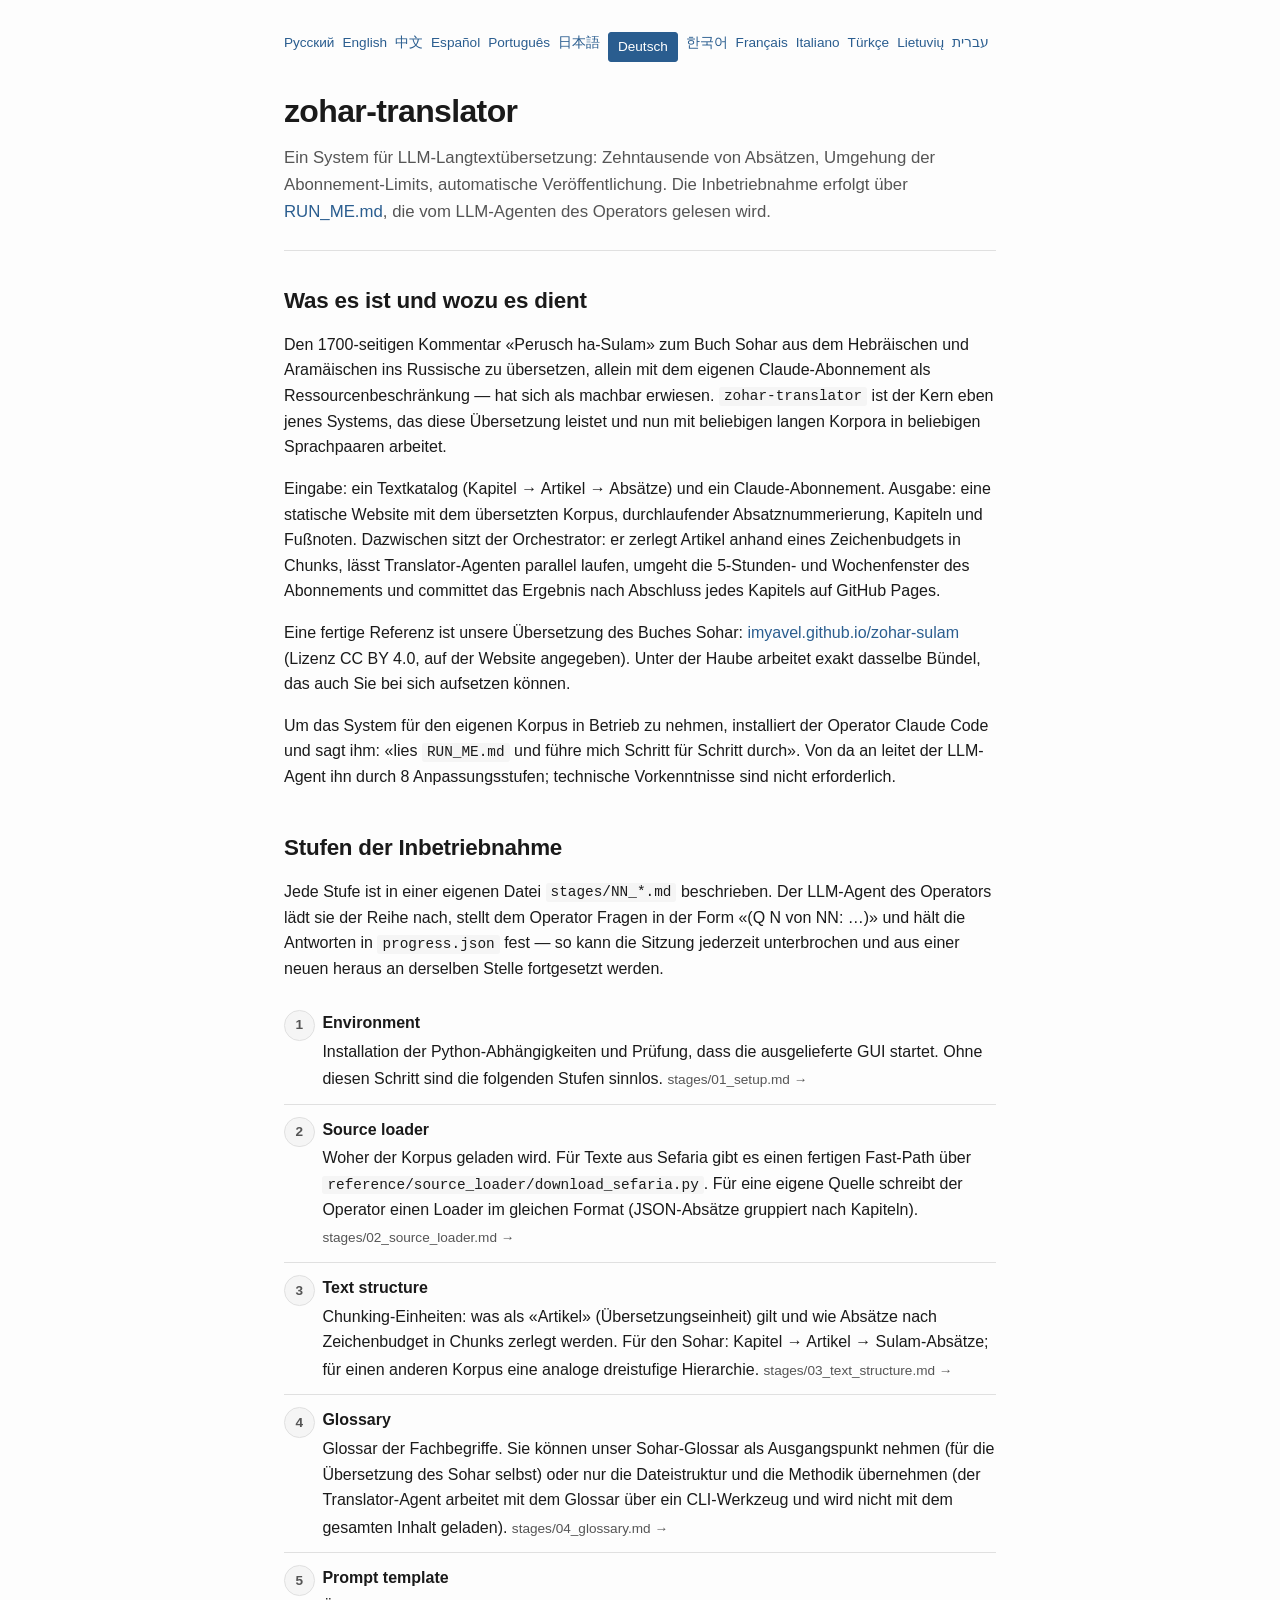
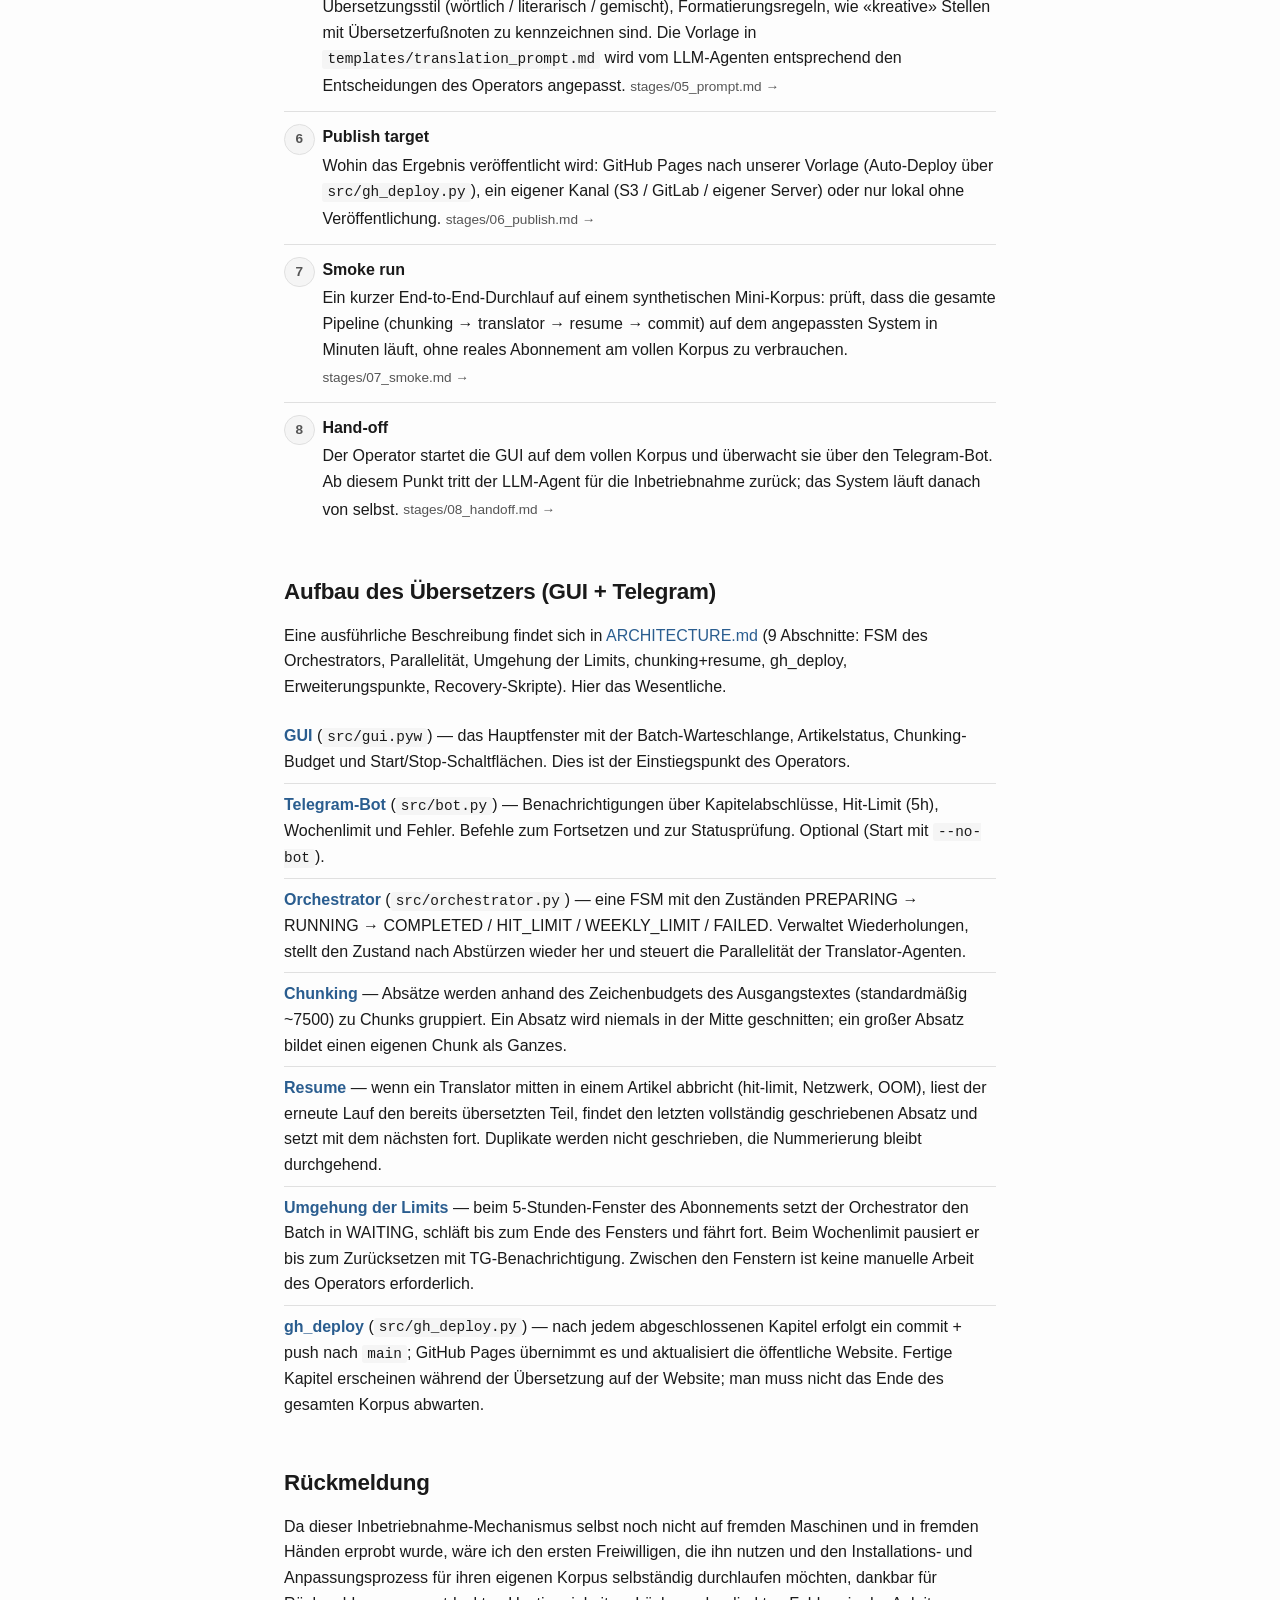
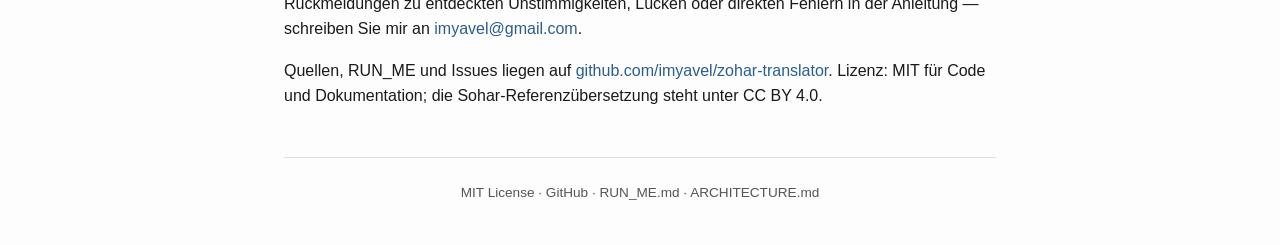
==== docs/de/index.html @ 066059f5 "B4-rest: 12 переводов лэндинга + JS-роутер с geo-detect Структура docs/ переработана под 13 локалей:" ====
<!DOCTYPE html>
<html lang="de">
<head>
  <meta charset="UTF-8">
  <meta name="viewport" content="width=device-width, initial-scale=1">
  <title>zohar-translator — ein System für LLM-Langtextübersetzung</title>
  <meta name="description" content="Open-Source-Orchestrator für LLM-Langtextübersetzung. Chunks, Batches, Umgehung der Abonnement-Limits, automatische Veröffentlichung auf GitHub Pages.">
  <link rel="stylesheet" href="../style.css">
  <script src="../lang.js" defer></script>
</head>
<body>
  <div class="container">
    <header>
      <nav class="lang-switcher" aria-label="Sprachauswahl">
        <a href="../ru/" data-lang="ru">Русский</a>
        <a href="../en/" data-lang="en">English</a>
        <a href="../zh/" data-lang="zh">中文</a>
        <a href="../es/" data-lang="es">Español</a>
        <a href="../pt/" data-lang="pt">Português</a>
        <a href="../ja/" data-lang="ja">日本語</a>
        <span class="current" aria-current="page">Deutsch</span>
        <a href="../ko/" data-lang="ko">한국어</a>
        <a href="../fr/" data-lang="fr">Français</a>
        <a href="../it/" data-lang="it">Italiano</a>
        <a href="../tr/" data-lang="tr">Türkçe</a>
        <a href="../lt/" data-lang="lt">Lietuvių</a>
        <a href="../he/" data-lang="he">עברית</a>
      </nav>
      <h1>zohar-translator</h1>
      <p class="tagline">
        Ein System für LLM-Langtextübersetzung: Zehntausende von Absätzen,
        Umgehung der Abonnement-Limits, automatische Veröffentlichung. Die
        Inbetriebnahme erfolgt über
        <a href="https://github.com/imyavel/zohar-translator/blob/main/RUN_ME.md">RUN_ME.md</a>,
        die vom LLM-Agenten des Operators gelesen wird.
      </p>
    </header>

    <main>
      <section id="what">
        <h2>Was es ist und wozu es dient</h2>
        <p>
          Den 1700-seitigen Kommentar «Perusch ha-Sulam» zum Buch Sohar aus
          dem Hebräischen und Aramäischen ins Russische zu übersetzen, allein
          mit dem eigenen Claude-Abonnement als Ressourcenbeschränkung — hat
          sich als machbar erwiesen. <code>zohar-translator</code> ist der
          Kern eben jenes Systems, das diese Übersetzung leistet und nun mit
          beliebigen langen Korpora in beliebigen Sprachpaaren arbeitet.
        </p>
        <p>
          Eingabe: ein Textkatalog (Kapitel → Artikel → Absätze) und ein
          Claude-Abonnement. Ausgabe: eine statische Website mit dem
          übersetzten Korpus, durchlaufender Absatznummerierung, Kapiteln
          und Fußnoten. Dazwischen sitzt der Orchestrator: er zerlegt
          Artikel anhand eines Zeichenbudgets in Chunks, lässt
          Translator-Agenten parallel laufen, umgeht die 5-Stunden- und
          Wochenfenster des Abonnements und committet das Ergebnis nach
          Abschluss jedes Kapitels auf GitHub Pages.
        </p>
        <p>
          Eine fertige Referenz ist unsere Übersetzung des Buches Sohar:
          <a href="http://imyavel.github.io/zohar-sulam/">imyavel.github.io/zohar-sulam</a>
          (Lizenz CC BY 4.0, auf der Website angegeben). Unter der Haube
          arbeitet exakt dasselbe Bündel, das auch Sie bei sich aufsetzen
          können.
        </p>
        <p>
          Um das System für den eigenen Korpus in Betrieb zu nehmen,
          installiert der Operator Claude Code und sagt ihm: «lies
          <code>RUN_ME.md</code> und führe mich Schritt für Schritt durch».
          Von da an leitet der LLM-Agent ihn durch 8 Anpassungsstufen;
          technische Vorkenntnisse sind nicht erforderlich.
        </p>
      </section>

      <section id="stages">
        <h2>Stufen der Inbetriebnahme</h2>
        <p>
          Jede Stufe ist in einer eigenen Datei <code>stages/NN_*.md</code>
          beschrieben. Der LLM-Agent des Operators lädt sie der Reihe nach,
          stellt dem Operator Fragen in der Form «(Q N von NN: …)» und
          hält die Antworten in <code>progress.json</code> fest — so kann
          die Sitzung jederzeit unterbrochen und aus einer neuen heraus
          an derselben Stelle fortgesetzt werden.
        </p>
        <ol class="stages">
          <li>
            <strong>Environment</strong>
            Installation der Python-Abhängigkeiten und Prüfung, dass die
            ausgelieferte GUI startet. Ohne diesen Schritt sind die
            folgenden Stufen sinnlos.
            <a class="stage-doc" href="https://github.com/imyavel/zohar-translator/blob/main/stages/01_setup.md">stages/01_setup.md →</a>
          </li>
          <li>
            <strong>Source loader</strong>
            Woher der Korpus geladen wird. Für Texte aus Sefaria gibt es
            einen fertigen Fast-Path über
            <code>reference/source_loader/download_sefaria.py</code>. Für
            eine eigene Quelle schreibt der Operator einen Loader im
            gleichen Format (JSON-Absätze gruppiert nach Kapiteln).
            <a class="stage-doc" href="https://github.com/imyavel/zohar-translator/blob/main/stages/02_source_loader.md">stages/02_source_loader.md →</a>
          </li>
          <li>
            <strong>Text structure</strong>
            Chunking-Einheiten: was als «Artikel» (Übersetzungseinheit)
            gilt und wie Absätze nach Zeichenbudget in Chunks zerlegt
            werden. Für den Sohar: Kapitel → Artikel → Sulam-Absätze;
            für einen anderen Korpus eine analoge dreistufige Hierarchie.
            <a class="stage-doc" href="https://github.com/imyavel/zohar-translator/blob/main/stages/03_text_structure.md">stages/03_text_structure.md →</a>
          </li>
          <li>
            <strong>Glossary</strong>
            Glossar der Fachbegriffe. Sie können unser Sohar-Glossar als
            Ausgangspunkt nehmen (für die Übersetzung des Sohar selbst)
            oder nur die Dateistruktur und die Methodik übernehmen (der
            Translator-Agent arbeitet mit dem Glossar über ein
            CLI-Werkzeug und wird nicht mit dem gesamten Inhalt geladen).
            <a class="stage-doc" href="https://github.com/imyavel/zohar-translator/blob/main/stages/04_glossary.md">stages/04_glossary.md →</a>
          </li>
          <li>
            <strong>Prompt template</strong>
            Übersetzungsstil (wörtlich / literarisch / gemischt),
            Formatierungsregeln, wie «kreative» Stellen mit
            Übersetzerfußnoten zu kennzeichnen sind. Die Vorlage in
            <code>templates/translation_prompt.md</code> wird vom
            LLM-Agenten entsprechend den Entscheidungen des Operators
            angepasst.
            <a class="stage-doc" href="https://github.com/imyavel/zohar-translator/blob/main/stages/05_prompt.md">stages/05_prompt.md →</a>
          </li>
          <li>
            <strong>Publish target</strong>
            Wohin das Ergebnis veröffentlicht wird: GitHub Pages nach
            unserer Vorlage (Auto-Deploy über <code>src/gh_deploy.py</code>),
            ein eigener Kanal (S3 / GitLab / eigener Server) oder nur
            lokal ohne Veröffentlichung.
            <a class="stage-doc" href="https://github.com/imyavel/zohar-translator/blob/main/stages/06_publish.md">stages/06_publish.md →</a>
          </li>
          <li>
            <strong>Smoke run</strong>
            Ein kurzer End-to-End-Durchlauf auf einem synthetischen
            Mini-Korpus: prüft, dass die gesamte Pipeline (chunking →
            translator → resume → commit) auf dem angepassten System in
            Minuten läuft, ohne reales Abonnement am vollen Korpus zu
            verbrauchen.
            <a class="stage-doc" href="https://github.com/imyavel/zohar-translator/blob/main/stages/07_smoke.md">stages/07_smoke.md →</a>
          </li>
          <li>
            <strong>Hand-off</strong>
            Der Operator startet die GUI auf dem vollen Korpus und
            überwacht sie über den Telegram-Bot. Ab diesem Punkt tritt
            der LLM-Agent für die Inbetriebnahme zurück; das System läuft
            danach von selbst.
            <a class="stage-doc" href="https://github.com/imyavel/zohar-translator/blob/main/stages/08_handoff.md">stages/08_handoff.md →</a>
          </li>
        </ol>
      </section>

      <section id="architecture">
        <h2>Aufbau des Übersetzers (GUI + Telegram)</h2>
        <p>
          Eine ausführliche Beschreibung findet sich in
          <a href="https://github.com/imyavel/zohar-translator/blob/main/ARCHITECTURE.md">ARCHITECTURE.md</a>
          (9 Abschnitte: FSM des Orchestrators, Parallelität, Umgehung
          der Limits, chunking+resume, gh_deploy, Erweiterungspunkte,
          Recovery-Skripte). Hier das Wesentliche.
        </p>
        <ul class="arch">
          <li>
            <strong>GUI</strong> (<code>src/gui.pyw</code>) — das
            Hauptfenster mit der Batch-Warteschlange, Artikelstatus,
            Chunking-Budget und Start/Stop-Schaltflächen. Dies ist der
            Einstiegspunkt des Operators.
          </li>
          <li>
            <strong>Telegram-Bot</strong> (<code>src/bot.py</code>) —
            Benachrichtigungen über Kapitelabschlüsse, Hit-Limit (5h),
            Wochenlimit und Fehler. Befehle zum Fortsetzen und zur
            Statusprüfung. Optional (Start mit <code>--no-bot</code>).
          </li>
          <li>
            <strong>Orchestrator</strong> (<code>src/orchestrator.py</code>) —
            eine FSM mit den Zuständen PREPARING → RUNNING → COMPLETED /
            HIT_LIMIT / WEEKLY_LIMIT / FAILED. Verwaltet Wiederholungen,
            stellt den Zustand nach Abstürzen wieder her und steuert die
            Parallelität der Translator-Agenten.
          </li>
          <li>
            <strong>Chunking</strong> — Absätze werden anhand des
            Zeichenbudgets des Ausgangstextes (standardmäßig ~7500) zu
            Chunks gruppiert. Ein Absatz wird niemals in der Mitte
            geschnitten; ein großer Absatz bildet einen eigenen Chunk
            als Ganzes.
          </li>
          <li>
            <strong>Resume</strong> — wenn ein Translator mitten in
            einem Artikel abbricht (hit-limit, Netzwerk, OOM), liest der
            erneute Lauf den bereits übersetzten Teil, findet den letzten
            vollständig geschriebenen Absatz und setzt mit dem nächsten
            fort. Duplikate werden nicht geschrieben, die Nummerierung
            bleibt durchgehend.
          </li>
          <li>
            <strong>Umgehung der Limits</strong> — beim 5-Stunden-Fenster
            des Abonnements setzt der Orchestrator den Batch in WAITING,
            schläft bis zum Ende des Fensters und fährt fort. Beim
            Wochenlimit pausiert er bis zum Zurücksetzen mit
            TG-Benachrichtigung. Zwischen den Fenstern ist keine manuelle
            Arbeit des Operators erforderlich.
          </li>
          <li>
            <strong>gh_deploy</strong> (<code>src/gh_deploy.py</code>) —
            nach jedem abgeschlossenen Kapitel erfolgt ein commit + push
            nach <code>main</code>; GitHub Pages übernimmt es und
            aktualisiert die öffentliche Website. Fertige Kapitel
            erscheinen während der Übersetzung auf der Website; man muss
            nicht das Ende des gesamten Korpus abwarten.
          </li>
        </ul>
      </section>

      <section id="contact">
        <h2>Rückmeldung</h2>
        <p>
          Da dieser Inbetriebnahme-Mechanismus selbst noch nicht auf
          fremden Maschinen und in fremden Händen erprobt wurde, wäre ich
          den ersten Freiwilligen, die ihn nutzen und den Installations-
          und Anpassungsprozess für ihren eigenen Korpus selbständig
          durchlaufen möchten, dankbar für Rückmeldungen zu entdeckten
          Unstimmigkeiten, Lücken oder direkten Fehlern in der Anleitung —
          schreiben Sie mir an
          <a href="mailto:imyavel@gmail.com">imyavel@gmail.com</a>.
        </p>
        <p>
          Quellen, RUN_ME und Issues liegen auf
          <a href="https://github.com/imyavel/zohar-translator">github.com/imyavel/zohar-translator</a>.
          Lizenz: MIT für Code und Dokumentation; die Sohar-Referenz­übersetzung
          steht unter CC BY 4.0.
        </p>
      </section>
    </main>

    <footer>
      <p>
        MIT License ·
        <a href="https://github.com/imyavel/zohar-translator">GitHub</a> ·
        <a href="https://github.com/imyavel/zohar-translator/blob/main/RUN_ME.md">RUN_ME.md</a> ·
        <a href="https://github.com/imyavel/zohar-translator/blob/main/ARCHITECTURE.md">ARCHITECTURE.md</a>
      </p>
    </footer>
  </div>
</body>
</html>
---- docs/style.css ----
:root {
  --fg: #1a1a1a;
  --fg-muted: #555;
  --bg: #fdfdfd;
  --bg-alt: #f5f5f5;
  --accent: #2a5d8f;
  --border: #e0e0e0;
  --max-w: 760px;
}

@media (prefers-color-scheme: dark) {
  :root {
    --fg: #e8e8e8;
    --fg-muted: #a0a0a0;
    --bg: #1a1a1a;
    --bg-alt: #252525;
    --accent: #6ba8d6;
    --border: #3a3a3a;
  }
}

* { box-sizing: border-box; }

html { font-size: 16px; }

body {
  margin: 0;
  font-family: -apple-system, BlinkMacSystemFont, "Segoe UI", Roboto, "Helvetica Neue", Arial, sans-serif;
  font-size: 1rem;
  line-height: 1.6;
  color: var(--fg);
  background: var(--bg);
}

.container {
  max-width: var(--max-w);
  margin: 0 auto;
  padding: 2rem 1.5rem;
}

header {
  border-bottom: 1px solid var(--border);
  margin-bottom: 2rem;
  padding-bottom: 1.5rem;
}

.lang-switcher {
  display: flex;
  flex-wrap: wrap;
  gap: 0.5rem;
  font-size: 0.85rem;
  margin-bottom: 1.5rem;
}

.lang-switcher span {
  padding: 0.2rem 0.55rem;
  border-radius: 3px;
  border: 1px solid var(--border);
}

.lang-switcher .current {
  background: var(--accent);
  color: #fff;
  border-color: var(--accent);
  font-weight: 500;
}

.lang-switcher .disabled {
  color: var(--fg-muted);
  opacity: 0.55;
  cursor: not-allowed;
}

h1 {
  font-size: 2rem;
  margin: 0 0 0.5rem;
  letter-spacing: -0.02em;
}

.tagline {
  color: var(--fg-muted);
  font-size: 1.05rem;
  margin: 0;
}

.tagline a {
  color: var(--accent);
}

main section {
  margin-bottom: 2.5rem;
}

h2 {
  font-size: 1.4rem;
  margin: 0 0 0.8rem;
  letter-spacing: -0.01em;
}

h3 {
  font-size: 1.1rem;
  margin: 1.5rem 0 0.5rem;
}

p { margin: 0 0 1rem; }

a {
  color: var(--accent);
  text-decoration: none;
}

a:hover { text-decoration: underline; }

ol.stages {
  list-style: none;
  padding: 0;
  counter-reset: stage;
}

ol.stages li {
  counter-increment: stage;
  padding: 0.75rem 0 0.75rem 2.4rem;
  border-bottom: 1px solid var(--border);
  position: relative;
}

ol.stages li:last-child { border-bottom: none; }

ol.stages li::before {
  content: counter(stage);
  position: absolute;
  left: 0;
  top: 0.75rem;
  width: 1.8rem;
  height: 1.8rem;
  background: var(--bg-alt);
  border: 1px solid var(--border);
  border-radius: 50%;
  display: flex;
  align-items: center;
  justify-content: center;
  font-size: 0.85rem;
  font-weight: 600;
  color: var(--fg-muted);
}

ol.stages strong {
  display: block;
  margin-bottom: 0.2rem;
}

ol.stages .stage-doc {
  font-size: 0.85rem;
  color: var(--fg-muted);
  display: inline-block;
  margin-top: 0.3rem;
}

ul.arch {
  list-style: none;
  padding: 0;
}

ul.arch li {
  padding: 0.5rem 0;
  border-bottom: 1px solid var(--border);
}

ul.arch li:last-child { border-bottom: none; }

ul.arch strong {
  color: var(--accent);
}

code, pre {
  font-family: "SF Mono", Menlo, Consolas, monospace;
  font-size: 0.9em;
  background: var(--bg-alt);
}

code {
  padding: 0.1em 0.35em;
  border-radius: 3px;
}

pre {
  padding: 1rem;
  border-radius: 5px;
  overflow-x: auto;
  border: 1px solid var(--border);
}

blockquote {
  margin: 1rem 0;
  padding: 0.5rem 0 0.5rem 1rem;
  border-left: 3px solid var(--accent);
  color: var(--fg-muted);
  font-style: italic;
}

footer {
  margin-top: 3rem;
  padding-top: 1.5rem;
  border-top: 1px solid var(--border);
  font-size: 0.85rem;
  color: var(--fg-muted);
  text-align: center;
}

footer a { color: var(--fg-muted); }
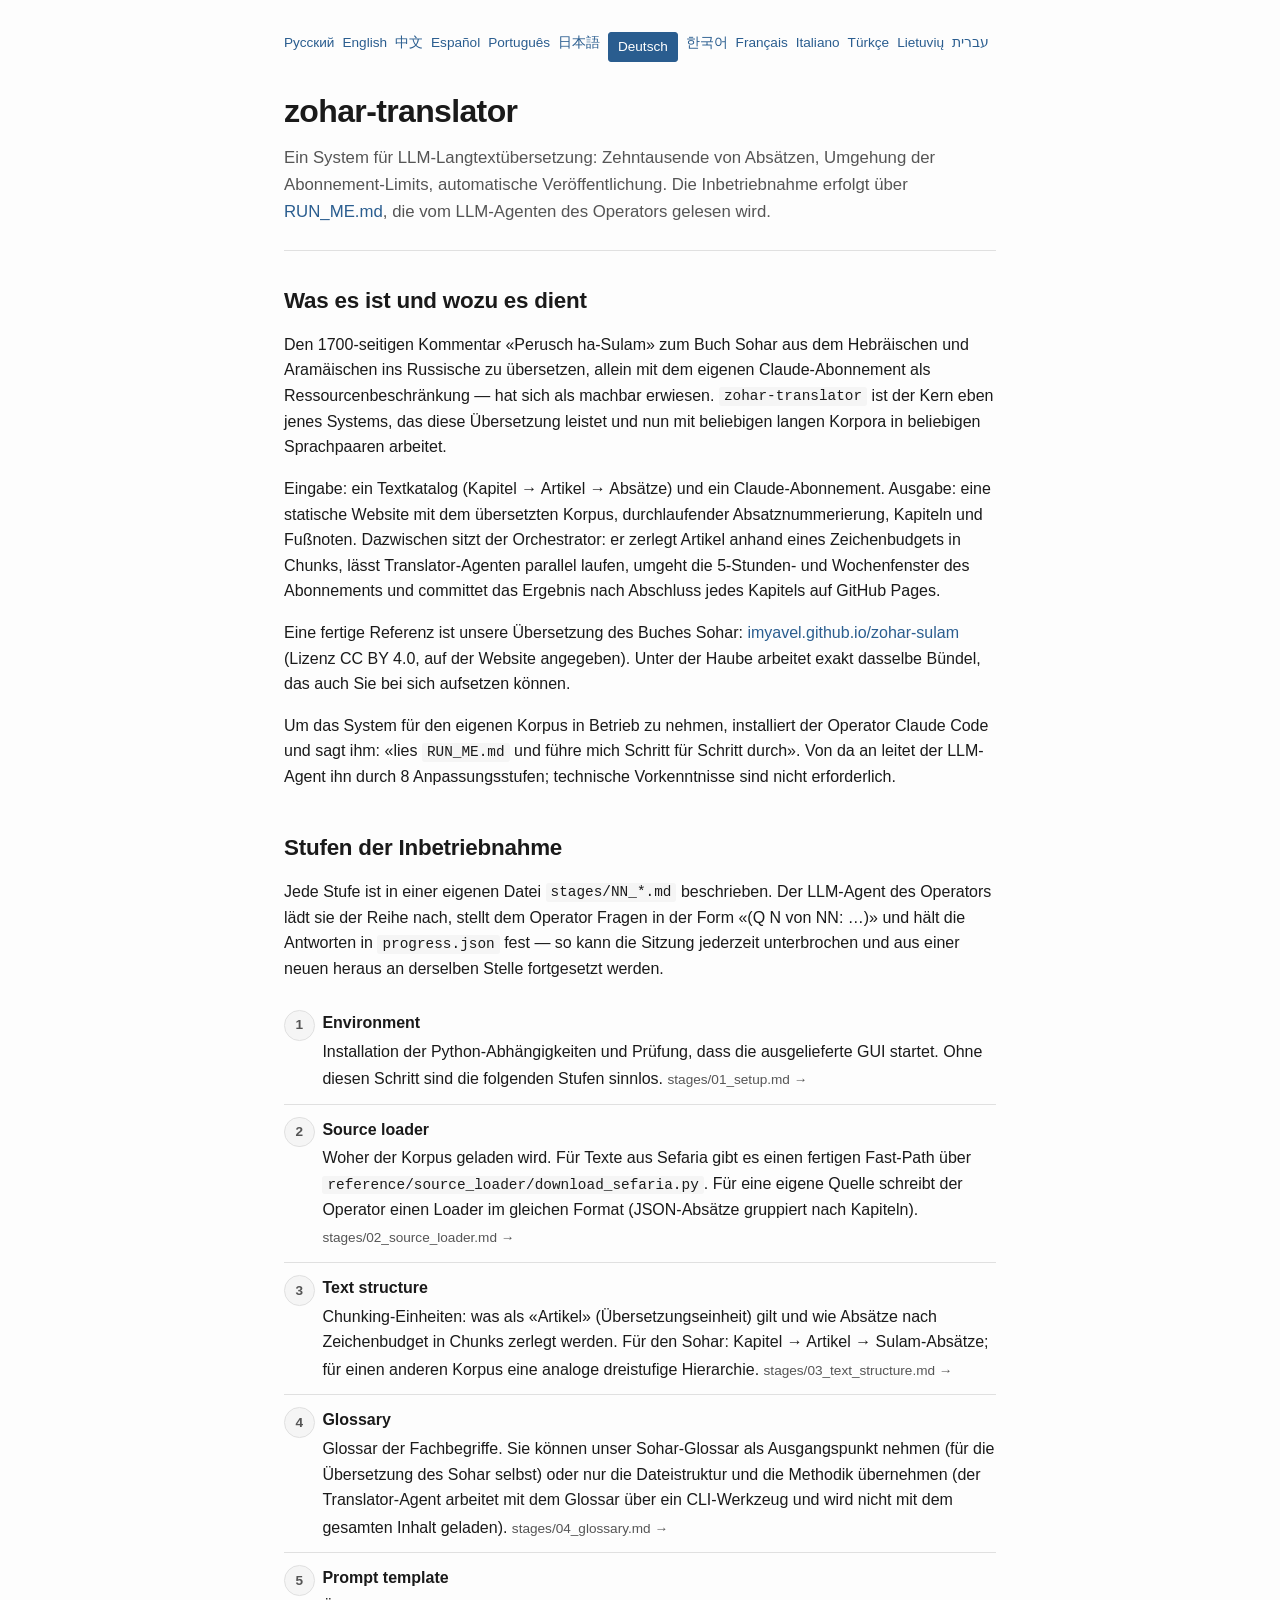
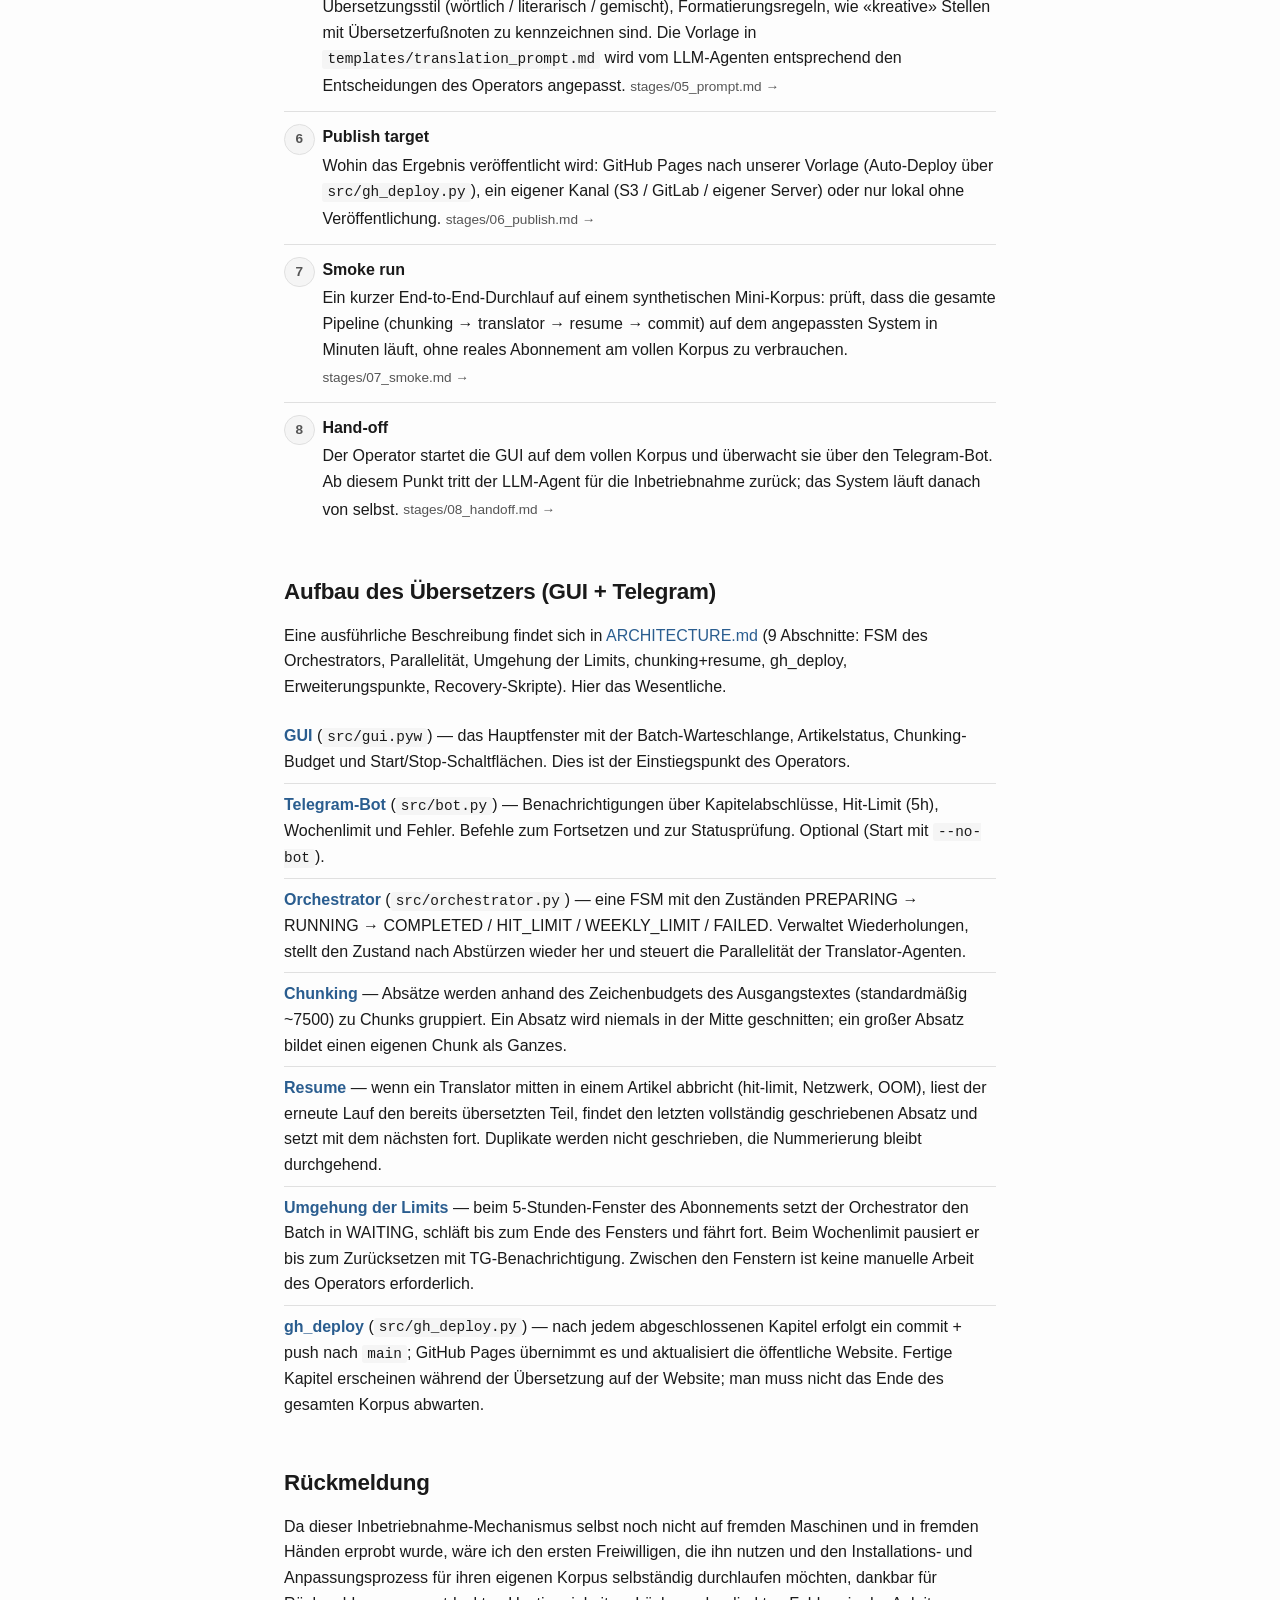
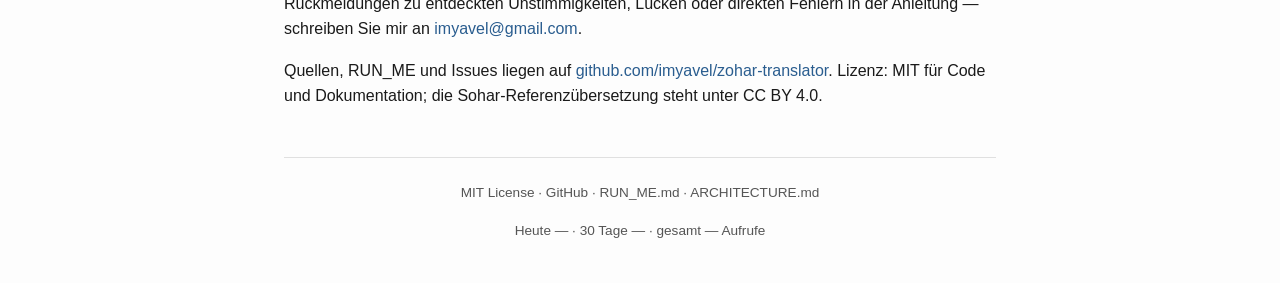
==== commit ce2a6261: "docs: stats-строка в footer для 13 локалей В подвал каждой локальной страницы добавлена строка с тре" ====
--- a/docs/de/index.html
+++ b/docs/de/index.html
@@ -1,252 +1,255 @@
-<!DOCTYPE html>
-<html lang="de">
-<head>
-  <meta charset="UTF-8">
-  <meta name="viewport" content="width=device-width, initial-scale=1">
-  <title>zohar-translator — ein System für LLM-Langtextübersetzung</title>
-  <meta name="description" content="Open-Source-Orchestrator für LLM-Langtextübersetzung. Chunks, Batches, Umgehung der Abonnement-Limits, automatische Veröffentlichung auf GitHub Pages.">
-  <link rel="stylesheet" href="../style.css">
-  <script src="../lang.js" defer></script>
-</head>
-<body>
-  <div class="container">
-    <header>
-      <nav class="lang-switcher" aria-label="Sprachauswahl">
-        <a href="../ru/" data-lang="ru">Русский</a>
-        <a href="../en/" data-lang="en">English</a>
-        <a href="../zh/" data-lang="zh">中文</a>
-        <a href="../es/" data-lang="es">Español</a>
-        <a href="../pt/" data-lang="pt">Português</a>
-        <a href="../ja/" data-lang="ja">日本語</a>
-        <span class="current" aria-current="page">Deutsch</span>
-        <a href="../ko/" data-lang="ko">한국어</a>
-        <a href="../fr/" data-lang="fr">Français</a>
-        <a href="../it/" data-lang="it">Italiano</a>
-        <a href="../tr/" data-lang="tr">Türkçe</a>
-        <a href="../lt/" data-lang="lt">Lietuvių</a>
-        <a href="../he/" data-lang="he">עברית</a>
-      </nav>
-      <h1>zohar-translator</h1>
-      <p class="tagline">
-        Ein System für LLM-Langtextübersetzung: Zehntausende von Absätzen,
-        Umgehung der Abonnement-Limits, automatische Veröffentlichung. Die
-        Inbetriebnahme erfolgt über
-        <a href="https://github.com/imyavel/zohar-translator/blob/main/RUN_ME.md">RUN_ME.md</a>,
-        die vom LLM-Agenten des Operators gelesen wird.
-      </p>
-    </header>
-
-    <main>
-      <section id="what">
-        <h2>Was es ist und wozu es dient</h2>
-        <p>
-          Den 1700-seitigen Kommentar «Perusch ha-Sulam» zum Buch Sohar aus
-          dem Hebräischen und Aramäischen ins Russische zu übersetzen, allein
-          mit dem eigenen Claude-Abonnement als Ressourcenbeschränkung — hat
-          sich als machbar erwiesen. <code>zohar-translator</code> ist der
-          Kern eben jenes Systems, das diese Übersetzung leistet und nun mit
-          beliebigen langen Korpora in beliebigen Sprachpaaren arbeitet.
-        </p>
-        <p>
-          Eingabe: ein Textkatalog (Kapitel → Artikel → Absätze) und ein
-          Claude-Abonnement. Ausgabe: eine statische Website mit dem
-          übersetzten Korpus, durchlaufender Absatznummerierung, Kapiteln
-          und Fußnoten. Dazwischen sitzt der Orchestrator: er zerlegt
-          Artikel anhand eines Zeichenbudgets in Chunks, lässt
-          Translator-Agenten parallel laufen, umgeht die 5-Stunden- und
-          Wochenfenster des Abonnements und committet das Ergebnis nach
-          Abschluss jedes Kapitels auf GitHub Pages.
-        </p>
-        <p>
-          Eine fertige Referenz ist unsere Übersetzung des Buches Sohar:
-          <a href="http://imyavel.github.io/zohar-sulam/">imyavel.github.io/zohar-sulam</a>
-          (Lizenz CC BY 4.0, auf der Website angegeben). Unter der Haube
-          arbeitet exakt dasselbe Bündel, das auch Sie bei sich aufsetzen
-          können.
-        </p>
-        <p>
-          Um das System für den eigenen Korpus in Betrieb zu nehmen,
-          installiert der Operator Claude Code und sagt ihm: «lies
-          <code>RUN_ME.md</code> und führe mich Schritt für Schritt durch».
-          Von da an leitet der LLM-Agent ihn durch 8 Anpassungsstufen;
-          technische Vorkenntnisse sind nicht erforderlich.
-        </p>
-      </section>
-
-      <section id="stages">
-        <h2>Stufen der Inbetriebnahme</h2>
-        <p>
-          Jede Stufe ist in einer eigenen Datei <code>stages/NN_*.md</code>
-          beschrieben. Der LLM-Agent des Operators lädt sie der Reihe nach,
-          stellt dem Operator Fragen in der Form «(Q N von NN: …)» und
-          hält die Antworten in <code>progress.json</code> fest — so kann
-          die Sitzung jederzeit unterbrochen und aus einer neuen heraus
-          an derselben Stelle fortgesetzt werden.
-        </p>
-        <ol class="stages">
-          <li>
-            <strong>Environment</strong>
-            Installation der Python-Abhängigkeiten und Prüfung, dass die
-            ausgelieferte GUI startet. Ohne diesen Schritt sind die
-            folgenden Stufen sinnlos.
-            <a class="stage-doc" href="https://github.com/imyavel/zohar-translator/blob/main/stages/01_setup.md">stages/01_setup.md →</a>
-          </li>
-          <li>
-            <strong>Source loader</strong>
-            Woher der Korpus geladen wird. Für Texte aus Sefaria gibt es
-            einen fertigen Fast-Path über
-            <code>reference/source_loader/download_sefaria.py</code>. Für
-            eine eigene Quelle schreibt der Operator einen Loader im
-            gleichen Format (JSON-Absätze gruppiert nach Kapiteln).
-            <a class="stage-doc" href="https://github.com/imyavel/zohar-translator/blob/main/stages/02_source_loader.md">stages/02_source_loader.md →</a>
-          </li>
-          <li>
-            <strong>Text structure</strong>
-            Chunking-Einheiten: was als «Artikel» (Übersetzungseinheit)
-            gilt und wie Absätze nach Zeichenbudget in Chunks zerlegt
-            werden. Für den Sohar: Kapitel → Artikel → Sulam-Absätze;
-            für einen anderen Korpus eine analoge dreistufige Hierarchie.
-            <a class="stage-doc" href="https://github.com/imyavel/zohar-translator/blob/main/stages/03_text_structure.md">stages/03_text_structure.md →</a>
-          </li>
-          <li>
-            <strong>Glossary</strong>
-            Glossar der Fachbegriffe. Sie können unser Sohar-Glossar als
-            Ausgangspunkt nehmen (für die Übersetzung des Sohar selbst)
-            oder nur die Dateistruktur und die Methodik übernehmen (der
-            Translator-Agent arbeitet mit dem Glossar über ein
-            CLI-Werkzeug und wird nicht mit dem gesamten Inhalt geladen).
-            <a class="stage-doc" href="https://github.com/imyavel/zohar-translator/blob/main/stages/04_glossary.md">stages/04_glossary.md →</a>
-          </li>
-          <li>
-            <strong>Prompt template</strong>
-            Übersetzungsstil (wörtlich / literarisch / gemischt),
-            Formatierungsregeln, wie «kreative» Stellen mit
-            Übersetzerfußnoten zu kennzeichnen sind. Die Vorlage in
-            <code>templates/translation_prompt.md</code> wird vom
-            LLM-Agenten entsprechend den Entscheidungen des Operators
-            angepasst.
-            <a class="stage-doc" href="https://github.com/imyavel/zohar-translator/blob/main/stages/05_prompt.md">stages/05_prompt.md →</a>
-          </li>
-          <li>
-            <strong>Publish target</strong>
-            Wohin das Ergebnis veröffentlicht wird: GitHub Pages nach
-            unserer Vorlage (Auto-Deploy über <code>src/gh_deploy.py</code>),
-            ein eigener Kanal (S3 / GitLab / eigener Server) oder nur
-            lokal ohne Veröffentlichung.
-            <a class="stage-doc" href="https://github.com/imyavel/zohar-translator/blob/main/stages/06_publish.md">stages/06_publish.md →</a>
-          </li>
-          <li>
-            <strong>Smoke run</strong>
-            Ein kurzer End-to-End-Durchlauf auf einem synthetischen
-            Mini-Korpus: prüft, dass die gesamte Pipeline (chunking →
-            translator → resume → commit) auf dem angepassten System in
-            Minuten läuft, ohne reales Abonnement am vollen Korpus zu
-            verbrauchen.
-            <a class="stage-doc" href="https://github.com/imyavel/zohar-translator/blob/main/stages/07_smoke.md">stages/07_smoke.md →</a>
-          </li>
-          <li>
-            <strong>Hand-off</strong>
-            Der Operator startet die GUI auf dem vollen Korpus und
-            überwacht sie über den Telegram-Bot. Ab diesem Punkt tritt
-            der LLM-Agent für die Inbetriebnahme zurück; das System läuft
-            danach von selbst.
-            <a class="stage-doc" href="https://github.com/imyavel/zohar-translator/blob/main/stages/08_handoff.md">stages/08_handoff.md →</a>
-          </li>
-        </ol>
-      </section>
-
-      <section id="architecture">
-        <h2>Aufbau des Übersetzers (GUI + Telegram)</h2>
-        <p>
-          Eine ausführliche Beschreibung findet sich in
-          <a href="https://github.com/imyavel/zohar-translator/blob/main/ARCHITECTURE.md">ARCHITECTURE.md</a>
-          (9 Abschnitte: FSM des Orchestrators, Parallelität, Umgehung
-          der Limits, chunking+resume, gh_deploy, Erweiterungspunkte,
-          Recovery-Skripte). Hier das Wesentliche.
-        </p>
-        <ul class="arch">
-          <li>
-            <strong>GUI</strong> (<code>src/gui.pyw</code>) — das
-            Hauptfenster mit der Batch-Warteschlange, Artikelstatus,
-            Chunking-Budget und Start/Stop-Schaltflächen. Dies ist der
-            Einstiegspunkt des Operators.
-          </li>
-          <li>
-            <strong>Telegram-Bot</strong> (<code>src/bot.py</code>) —
-            Benachrichtigungen über Kapitelabschlüsse, Hit-Limit (5h),
-            Wochenlimit und Fehler. Befehle zum Fortsetzen und zur
-            Statusprüfung. Optional (Start mit <code>--no-bot</code>).
-          </li>
-          <li>
-            <strong>Orchestrator</strong> (<code>src/orchestrator.py</code>) —
-            eine FSM mit den Zuständen PREPARING → RUNNING → COMPLETED /
-            HIT_LIMIT / WEEKLY_LIMIT / FAILED. Verwaltet Wiederholungen,
-            stellt den Zustand nach Abstürzen wieder her und steuert die
-            Parallelität der Translator-Agenten.
-          </li>
-          <li>
-            <strong>Chunking</strong> — Absätze werden anhand des
-            Zeichenbudgets des Ausgangstextes (standardmäßig ~7500) zu
-            Chunks gruppiert. Ein Absatz wird niemals in der Mitte
-            geschnitten; ein großer Absatz bildet einen eigenen Chunk
-            als Ganzes.
-          </li>
-          <li>
-            <strong>Resume</strong> — wenn ein Translator mitten in
-            einem Artikel abbricht (hit-limit, Netzwerk, OOM), liest der
-            erneute Lauf den bereits übersetzten Teil, findet den letzten
-            vollständig geschriebenen Absatz und setzt mit dem nächsten
-            fort. Duplikate werden nicht geschrieben, die Nummerierung
-            bleibt durchgehend.
-          </li>
-          <li>
-            <strong>Umgehung der Limits</strong> — beim 5-Stunden-Fenster
-            des Abonnements setzt der Orchestrator den Batch in WAITING,
-            schläft bis zum Ende des Fensters und fährt fort. Beim
-            Wochenlimit pausiert er bis zum Zurücksetzen mit
-            TG-Benachrichtigung. Zwischen den Fenstern ist keine manuelle
-            Arbeit des Operators erforderlich.
-          </li>
-          <li>
-            <strong>gh_deploy</strong> (<code>src/gh_deploy.py</code>) —
-            nach jedem abgeschlossenen Kapitel erfolgt ein commit + push
-            nach <code>main</code>; GitHub Pages übernimmt es und
-            aktualisiert die öffentliche Website. Fertige Kapitel
-            erscheinen während der Übersetzung auf der Website; man muss
-            nicht das Ende des gesamten Korpus abwarten.
-          </li>
-        </ul>
-      </section>
-
-      <section id="contact">
-        <h2>Rückmeldung</h2>
-        <p>
-          Da dieser Inbetriebnahme-Mechanismus selbst noch nicht auf
-          fremden Maschinen und in fremden Händen erprobt wurde, wäre ich
-          den ersten Freiwilligen, die ihn nutzen und den Installations-
-          und Anpassungsprozess für ihren eigenen Korpus selbständig
-          durchlaufen möchten, dankbar für Rückmeldungen zu entdeckten
-          Unstimmigkeiten, Lücken oder direkten Fehlern in der Anleitung —
-          schreiben Sie mir an
-          <a href="mailto:imyavel@gmail.com">imyavel@gmail.com</a>.
-        </p>
-        <p>
-          Quellen, RUN_ME und Issues liegen auf
-          <a href="https://github.com/imyavel/zohar-translator">github.com/imyavel/zohar-translator</a>.
-          Lizenz: MIT für Code und Dokumentation; die Sohar-Referenz­übersetzung
-          steht unter CC BY 4.0.
-        </p>
-      </section>
-    </main>
-
-    <footer>
-      <p>
-        MIT License ·
-        <a href="https://github.com/imyavel/zohar-translator">GitHub</a> ·
-        <a href="https://github.com/imyavel/zohar-translator/blob/main/RUN_ME.md">RUN_ME.md</a> ·
-        <a href="https://github.com/imyavel/zohar-translator/blob/main/ARCHITECTURE.md">ARCHITECTURE.md</a>
-      </p>
-    </footer>
-  </div>
-</body>
-</html>
+<!DOCTYPE html>
+<html lang="de">
+<head>
+  <meta charset="UTF-8">
+  <meta name="viewport" content="width=device-width, initial-scale=1">
+  <title>zohar-translator — ein System für LLM-Langtextübersetzung</title>
+  <meta name="description" content="Open-Source-Orchestrator für LLM-Langtextübersetzung. Chunks, Batches, Umgehung der Abonnement-Limits, automatische Veröffentlichung auf GitHub Pages.">
+  <link rel="stylesheet" href="../style.css">
+  <script src="../lang.js" defer></script>
+  <script data-goatcounter="https://zohar-translator.goatcounter.com/count" async src="//gc.zgo.at/count.js"></script>
+</head>
+<body>
+  <div class="container">
+    <header>
+      <nav class="lang-switcher" aria-label="Sprachauswahl">
+        <a href="../ru/" data-lang="ru">Русский</a>
+        <a href="../en/" data-lang="en">English</a>
+        <a href="../zh/" data-lang="zh">中文</a>
+        <a href="../es/" data-lang="es">Español</a>
+        <a href="../pt/" data-lang="pt">Português</a>
+        <a href="../ja/" data-lang="ja">日本語</a>
+        <span class="current" aria-current="page">Deutsch</span>
+        <a href="../ko/" data-lang="ko">한국어</a>
+        <a href="../fr/" data-lang="fr">Français</a>
+        <a href="../it/" data-lang="it">Italiano</a>
+        <a href="../tr/" data-lang="tr">Türkçe</a>
+        <a href="../lt/" data-lang="lt">Lietuvių</a>
+        <a href="../he/" data-lang="he">עברית</a>
+      </nav>
+      <h1>zohar-translator</h1>
+      <p class="tagline">
+        Ein System für LLM-Langtextübersetzung: Zehntausende von Absätzen,
+        Umgehung der Abonnement-Limits, automatische Veröffentlichung. Die
+        Inbetriebnahme erfolgt über
+        <a href="https://github.com/imyavel/zohar-translator/blob/main/RUN_ME.md">RUN_ME.md</a>,
+        die vom LLM-Agenten des Operators gelesen wird.
+      </p>
+    </header>
+
+    <main>
+      <section id="what">
+        <h2>Was es ist und wozu es dient</h2>
+        <p>
+          Den 1700-seitigen Kommentar «Perusch ha-Sulam» zum Buch Sohar aus
+          dem Hebräischen und Aramäischen ins Russische zu übersetzen, allein
+          mit dem eigenen Claude-Abonnement als Ressourcenbeschränkung — hat
+          sich als machbar erwiesen. <code>zohar-translator</code> ist der
+          Kern eben jenes Systems, das diese Übersetzung leistet und nun mit
+          beliebigen langen Korpora in beliebigen Sprachpaaren arbeitet.
+        </p>
+        <p>
+          Eingabe: ein Textkatalog (Kapitel → Artikel → Absätze) und ein
+          Claude-Abonnement. Ausgabe: eine statische Website mit dem
+          übersetzten Korpus, durchlaufender Absatznummerierung, Kapiteln
+          und Fußnoten. Dazwischen sitzt der Orchestrator: er zerlegt
+          Artikel anhand eines Zeichenbudgets in Chunks, lässt
+          Translator-Agenten parallel laufen, umgeht die 5-Stunden- und
+          Wochenfenster des Abonnements und committet das Ergebnis nach
+          Abschluss jedes Kapitels auf GitHub Pages.
+        </p>
+        <p>
+          Eine fertige Referenz ist unsere Übersetzung des Buches Sohar:
+          <a href="http://imyavel.github.io/zohar-sulam/">imyavel.github.io/zohar-sulam</a>
+          (Lizenz CC BY 4.0, auf der Website angegeben). Unter der Haube
+          arbeitet exakt dasselbe Bündel, das auch Sie bei sich aufsetzen
+          können.
+        </p>
+        <p>
+          Um das System für den eigenen Korpus in Betrieb zu nehmen,
+          installiert der Operator Claude Code und sagt ihm: «lies
+          <code>RUN_ME.md</code> und führe mich Schritt für Schritt durch».
+          Von da an leitet der LLM-Agent ihn durch 8 Anpassungsstufen;
+          technische Vorkenntnisse sind nicht erforderlich.
+        </p>
+      </section>
+
+      <section id="stages">
+        <h2>Stufen der Inbetriebnahme</h2>
+        <p>
+          Jede Stufe ist in einer eigenen Datei <code>stages/NN_*.md</code>
+          beschrieben. Der LLM-Agent des Operators lädt sie der Reihe nach,
+          stellt dem Operator Fragen in der Form «(Q N von NN: …)» und
+          hält die Antworten in <code>progress.json</code> fest — so kann
+          die Sitzung jederzeit unterbrochen und aus einer neuen heraus
+          an derselben Stelle fortgesetzt werden.
+        </p>
+        <ol class="stages">
+          <li>
+            <strong>Environment</strong>
+            Installation der Python-Abhängigkeiten und Prüfung, dass die
+            ausgelieferte GUI startet. Ohne diesen Schritt sind die
+            folgenden Stufen sinnlos.
+            <a class="stage-doc" href="https://github.com/imyavel/zohar-translator/blob/main/stages/01_setup.md">stages/01_setup.md →</a>
+          </li>
+          <li>
+            <strong>Source loader</strong>
+            Woher der Korpus geladen wird. Für Texte aus Sefaria gibt es
+            einen fertigen Fast-Path über
+            <code>reference/source_loader/download_sefaria.py</code>. Für
+            eine eigene Quelle schreibt der Operator einen Loader im
+            gleichen Format (JSON-Absätze gruppiert nach Kapiteln).
+            <a class="stage-doc" href="https://github.com/imyavel/zohar-translator/blob/main/stages/02_source_loader.md">stages/02_source_loader.md →</a>
+          </li>
+          <li>
+            <strong>Text structure</strong>
+            Chunking-Einheiten: was als «Artikel» (Übersetzungseinheit)
+            gilt und wie Absätze nach Zeichenbudget in Chunks zerlegt
+            werden. Für den Sohar: Kapitel → Artikel → Sulam-Absätze;
+            für einen anderen Korpus eine analoge dreistufige Hierarchie.
+            <a class="stage-doc" href="https://github.com/imyavel/zohar-translator/blob/main/stages/03_text_structure.md">stages/03_text_structure.md →</a>
+          </li>
+          <li>
+            <strong>Glossary</strong>
+            Glossar der Fachbegriffe. Sie können unser Sohar-Glossar als
+            Ausgangspunkt nehmen (für die Übersetzung des Sohar selbst)
+            oder nur die Dateistruktur und die Methodik übernehmen (der
+            Translator-Agent arbeitet mit dem Glossar über ein
+            CLI-Werkzeug und wird nicht mit dem gesamten Inhalt geladen).
+            <a class="stage-doc" href="https://github.com/imyavel/zohar-translator/blob/main/stages/04_glossary.md">stages/04_glossary.md →</a>
+          </li>
+          <li>
+            <strong>Prompt template</strong>
+            Übersetzungsstil (wörtlich / literarisch / gemischt),
+            Formatierungsregeln, wie «kreative» Stellen mit
+            Übersetzerfußnoten zu kennzeichnen sind. Die Vorlage in
+            <code>templates/translation_prompt.md</code> wird vom
+            LLM-Agenten entsprechend den Entscheidungen des Operators
+            angepasst.
+            <a class="stage-doc" href="https://github.com/imyavel/zohar-translator/blob/main/stages/05_prompt.md">stages/05_prompt.md →</a>
+          </li>
+          <li>
+            <strong>Publish target</strong>
+            Wohin das Ergebnis veröffentlicht wird: GitHub Pages nach
+            unserer Vorlage (Auto-Deploy über <code>src/gh_deploy.py</code>),
+            ein eigener Kanal (S3 / GitLab / eigener Server) oder nur
+            lokal ohne Veröffentlichung.
+            <a class="stage-doc" href="https://github.com/imyavel/zohar-translator/blob/main/stages/06_publish.md">stages/06_publish.md →</a>
+          </li>
+          <li>
+            <strong>Smoke run</strong>
+            Ein kurzer End-to-End-Durchlauf auf einem synthetischen
+            Mini-Korpus: prüft, dass die gesamte Pipeline (chunking →
+            translator → resume → commit) auf dem angepassten System in
+            Minuten läuft, ohne reales Abonnement am vollen Korpus zu
+            verbrauchen.
+            <a class="stage-doc" href="https://github.com/imyavel/zohar-translator/blob/main/stages/07_smoke.md">stages/07_smoke.md →</a>
+          </li>
+          <li>
+            <strong>Hand-off</strong>
+            Der Operator startet die GUI auf dem vollen Korpus und
+            überwacht sie über den Telegram-Bot. Ab diesem Punkt tritt
+            der LLM-Agent für die Inbetriebnahme zurück; das System läuft
+            danach von selbst.
+            <a class="stage-doc" href="https://github.com/imyavel/zohar-translator/blob/main/stages/08_handoff.md">stages/08_handoff.md →</a>
+          </li>
+        </ol>
+      </section>
+
+      <section id="architecture">
+        <h2>Aufbau des Übersetzers (GUI + Telegram)</h2>
+        <p>
+          Eine ausführliche Beschreibung findet sich in
+          <a href="https://github.com/imyavel/zohar-translator/blob/main/ARCHITECTURE.md">ARCHITECTURE.md</a>
+          (9 Abschnitte: FSM des Orchestrators, Parallelität, Umgehung
+          der Limits, chunking+resume, gh_deploy, Erweiterungspunkte,
+          Recovery-Skripte). Hier das Wesentliche.
+        </p>
+        <ul class="arch">
+          <li>
+            <strong>GUI</strong> (<code>src/gui.pyw</code>) — das
+            Hauptfenster mit der Batch-Warteschlange, Artikelstatus,
+            Chunking-Budget und Start/Stop-Schaltflächen. Dies ist der
+            Einstiegspunkt des Operators.
+          </li>
+          <li>
+            <strong>Telegram-Bot</strong> (<code>src/bot.py</code>) —
+            Benachrichtigungen über Kapitelabschlüsse, Hit-Limit (5h),
+            Wochenlimit und Fehler. Befehle zum Fortsetzen und zur
+            Statusprüfung. Optional (Start mit <code>--no-bot</code>).
+          </li>
+          <li>
+            <strong>Orchestrator</strong> (<code>src/orchestrator.py</code>) —
+            eine FSM mit den Zuständen PREPARING → RUNNING → COMPLETED /
+            HIT_LIMIT / WEEKLY_LIMIT / FAILED. Verwaltet Wiederholungen,
+            stellt den Zustand nach Abstürzen wieder her und steuert die
+            Parallelität der Translator-Agenten.
+          </li>
+          <li>
+            <strong>Chunking</strong> — Absätze werden anhand des
+            Zeichenbudgets des Ausgangstextes (standardmäßig ~7500) zu
+            Chunks gruppiert. Ein Absatz wird niemals in der Mitte
+            geschnitten; ein großer Absatz bildet einen eigenen Chunk
+            als Ganzes.
+          </li>
+          <li>
+            <strong>Resume</strong> — wenn ein Translator mitten in
+            einem Artikel abbricht (hit-limit, Netzwerk, OOM), liest der
+            erneute Lauf den bereits übersetzten Teil, findet den letzten
+            vollständig geschriebenen Absatz und setzt mit dem nächsten
+            fort. Duplikate werden nicht geschrieben, die Nummerierung
+            bleibt durchgehend.
+          </li>
+          <li>
+            <strong>Umgehung der Limits</strong> — beim 5-Stunden-Fenster
+            des Abonnements setzt der Orchestrator den Batch in WAITING,
+            schläft bis zum Ende des Fensters und fährt fort. Beim
+            Wochenlimit pausiert er bis zum Zurücksetzen mit
+            TG-Benachrichtigung. Zwischen den Fenstern ist keine manuelle
+            Arbeit des Operators erforderlich.
+          </li>
+          <li>
+            <strong>gh_deploy</strong> (<code>src/gh_deploy.py</code>) —
+            nach jedem abgeschlossenen Kapitel erfolgt ein commit + push
+            nach <code>main</code>; GitHub Pages übernimmt es und
+            aktualisiert die öffentliche Website. Fertige Kapitel
+            erscheinen während der Übersetzung auf der Website; man muss
+            nicht das Ende des gesamten Korpus abwarten.
+          </li>
+        </ul>
+      </section>
+
+      <section id="contact">
+        <h2>Rückmeldung</h2>
+        <p>
+          Da dieser Inbetriebnahme-Mechanismus selbst noch nicht auf
+          fremden Maschinen und in fremden Händen erprobt wurde, wäre ich
+          den ersten Freiwilligen, die ihn nutzen und den Installations-
+          und Anpassungsprozess für ihren eigenen Korpus selbständig
+          durchlaufen möchten, dankbar für Rückmeldungen zu entdeckten
+          Unstimmigkeiten, Lücken oder direkten Fehlern in der Anleitung —
+          schreiben Sie mir an
+          <a href="mailto:imyavel@gmail.com">imyavel@gmail.com</a>.
+        </p>
+        <p>
+          Quellen, RUN_ME und Issues liegen auf
+          <a href="https://github.com/imyavel/zohar-translator">github.com/imyavel/zohar-translator</a>.
+          Lizenz: MIT für Code und Dokumentation; die Sohar-Referenz­übersetzung
+          steht unter CC BY 4.0.
+        </p>
+      </section>
+    </main>
+
+    <footer>
+      <p>
+        MIT License ·
+        <a href="https://github.com/imyavel/zohar-translator">GitHub</a> ·
+        <a href="https://github.com/imyavel/zohar-translator/blob/main/RUN_ME.md">RUN_ME.md</a> ·
+        <a href="https://github.com/imyavel/zohar-translator/blob/main/ARCHITECTURE.md">ARCHITECTURE.md</a>
+      </p>
+      <p class="stats-inline">— · — · —</p>
+      <script src="../stats.js" defer></script>
+    </footer>
+  </div>
+</body>
+</html>
--- a/docs/style.css
+++ b/docs/style.css
@@ -208,3 +208,5 @@
 }
 
 footer a { color: var(--fg-muted); }
+footer .stats-inline { margin-top: 0.6rem; font-size: 0.85rem; }
+footer .stats-inline .num { color: #888; font-variant-numeric: tabular-nums; }
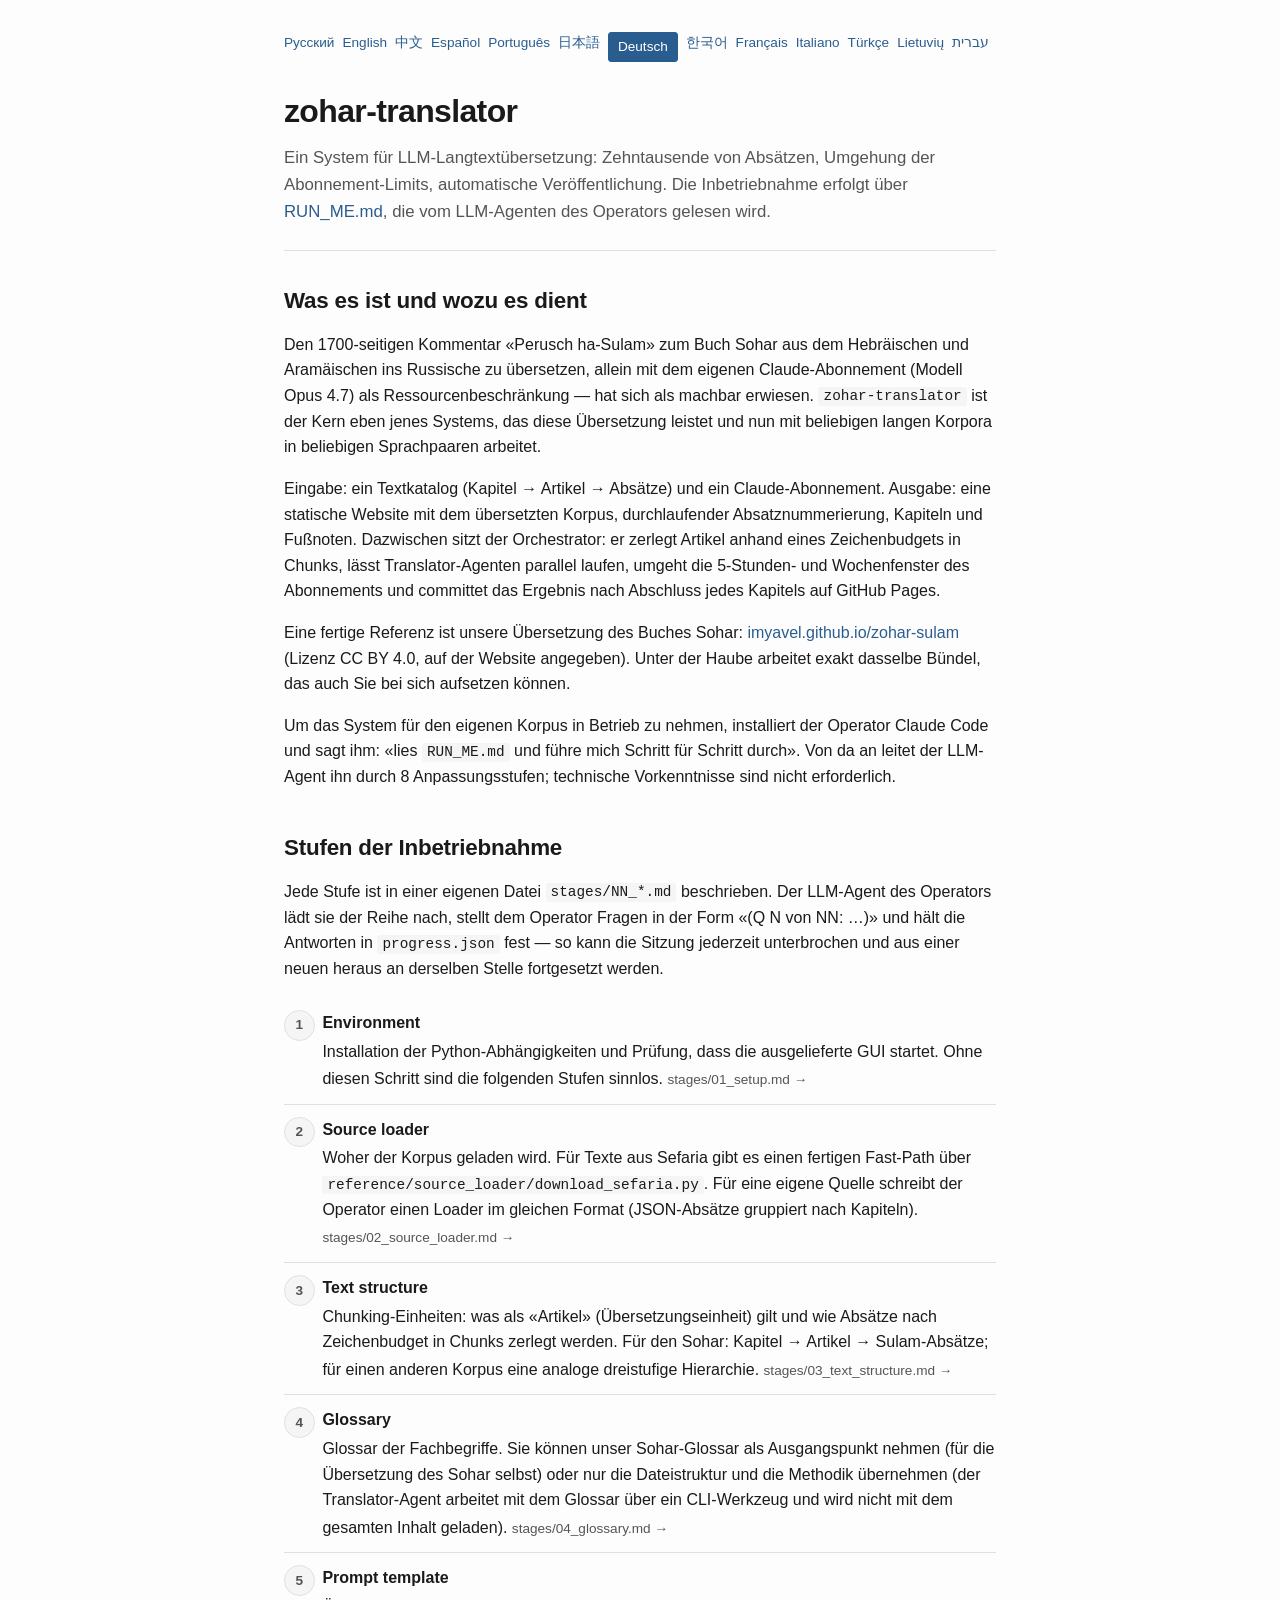
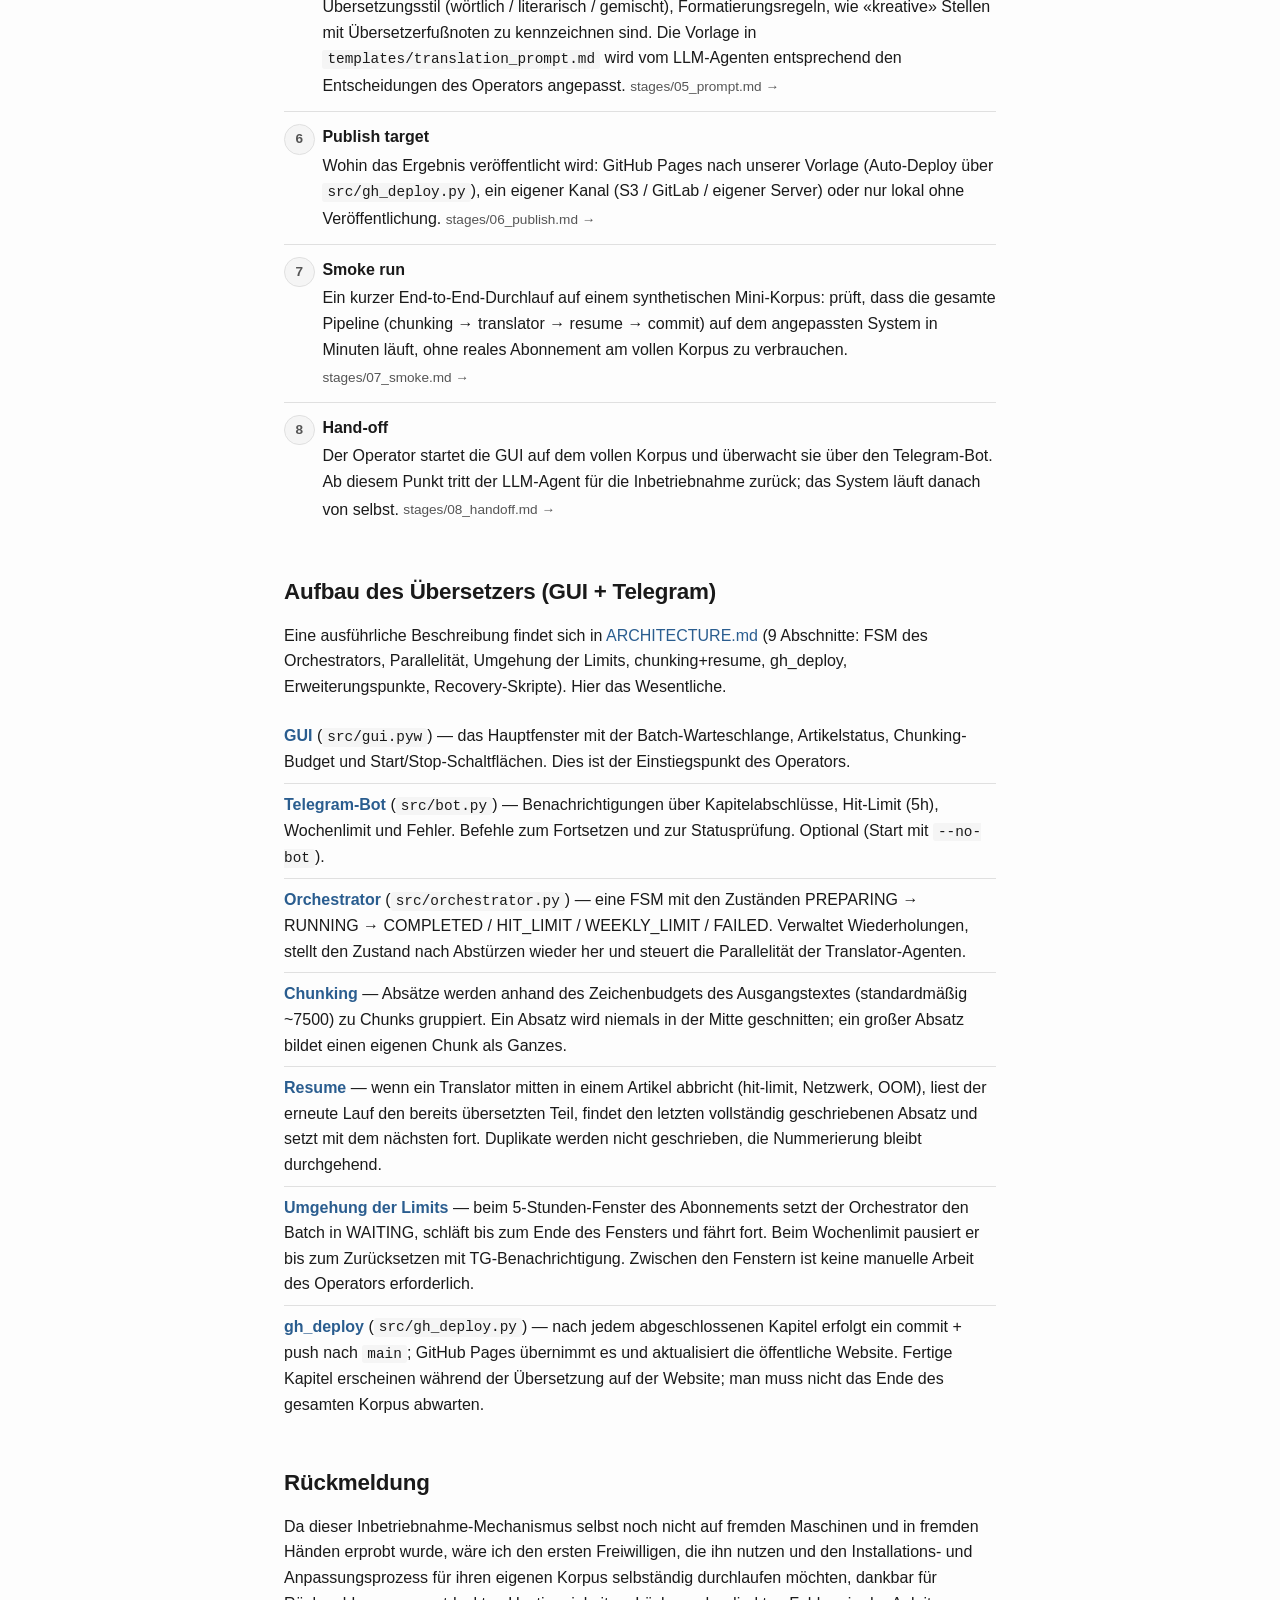
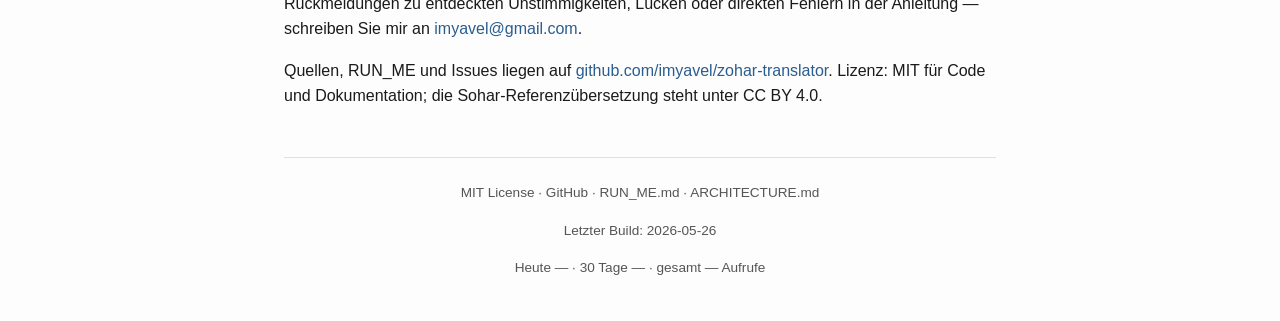
==== commit 32a62346: "docs: дата последней сборки + (модель Opus 4.7) в абзаце про подписку - 13 локализаций: в footer доб" ====
--- a/docs/de/index.html
+++ b/docs/de/index.html
@@ -5,6 +5,32 @@
   <meta name="viewport" content="width=device-width, initial-scale=1">
   <title>zohar-translator — ein System für LLM-Langtextübersetzung</title>
   <meta name="description" content="Open-Source-Orchestrator für LLM-Langtextübersetzung. Chunks, Batches, Umgehung der Abonnement-Limits, automatische Veröffentlichung auf GitHub Pages.">
+<!-- SEO-PATCH:BEGIN -->
+  <link rel="canonical" href="https://imyavel.github.io/zohar-translator/de/">
+  <link rel="alternate" hreflang="ru" href="https://imyavel.github.io/zohar-translator/ru/">
+  <link rel="alternate" hreflang="en" href="https://imyavel.github.io/zohar-translator/en/">
+  <link rel="alternate" hreflang="zh" href="https://imyavel.github.io/zohar-translator/zh/">
+  <link rel="alternate" hreflang="es" href="https://imyavel.github.io/zohar-translator/es/">
+  <link rel="alternate" hreflang="pt" href="https://imyavel.github.io/zohar-translator/pt/">
+  <link rel="alternate" hreflang="ja" href="https://imyavel.github.io/zohar-translator/ja/">
+  <link rel="alternate" hreflang="de" href="https://imyavel.github.io/zohar-translator/de/">
+  <link rel="alternate" hreflang="ko" href="https://imyavel.github.io/zohar-translator/ko/">
+  <link rel="alternate" hreflang="fr" href="https://imyavel.github.io/zohar-translator/fr/">
+  <link rel="alternate" hreflang="it" href="https://imyavel.github.io/zohar-translator/it/">
+  <link rel="alternate" hreflang="tr" href="https://imyavel.github.io/zohar-translator/tr/">
+  <link rel="alternate" hreflang="lt" href="https://imyavel.github.io/zohar-translator/lt/">
+  <link rel="alternate" hreflang="he" href="https://imyavel.github.io/zohar-translator/he/">
+  <link rel="alternate" hreflang="x-default" href="https://imyavel.github.io/zohar-translator/">
+  <meta property="og:type" content="website">
+  <meta property="og:url" content="https://imyavel.github.io/zohar-translator/de/">
+  <meta property="og:site_name" content="zohar-translator">
+  <meta property="og:locale" content="de_DE">
+  <meta property="og:title" content="zohar-translator — ein System für LLM-Langtextübersetzung">
+  <meta property="og:description" content="Open-Source-Orchestrator für LLM-Langtextübersetzung. Chunks, Batches, Umgehung der Abonnement-Limits, automatische Veröffentlichung auf GitHub Pages.">
+  <meta name="twitter:card" content="summary">
+  <meta name="twitter:title" content="zohar-translator — ein System für LLM-Langtextübersetzung">
+  <meta name="twitter:description" content="Open-Source-Orchestrator für LLM-Langtextübersetzung. Chunks, Batches, Umgehung der Abonnement-Limits, automatische Veröffentlichung auf GitHub Pages.">
+<!-- SEO-PATCH:END -->
   <link rel="stylesheet" href="../style.css">
   <script src="../lang.js" defer></script>
   <script data-goatcounter="https://zohar-translator.goatcounter.com/count" async src="//gc.zgo.at/count.js"></script>
@@ -43,7 +69,7 @@
         <p>
           Den 1700-seitigen Kommentar «Perusch ha-Sulam» zum Buch Sohar aus
           dem Hebräischen und Aramäischen ins Russische zu übersetzen, allein
-          mit dem eigenen Claude-Abonnement als Ressourcenbeschränkung — hat
+          mit dem eigenen Claude-Abonnement (Modell Opus 4.7) als Ressourcenbeschränkung — hat
           sich als machbar erwiesen. <code>zohar-translator</code> ist der
           Kern eben jenes Systems, das diese Übersetzung leistet und nun mit
           beliebigen langen Korpora in beliebigen Sprachpaaren arbeitet.
@@ -247,6 +273,9 @@
         <a href="https://github.com/imyavel/zohar-translator/blob/main/RUN_ME.md">RUN_ME.md</a> ·
         <a href="https://github.com/imyavel/zohar-translator/blob/main/ARCHITECTURE.md">ARCHITECTURE.md</a>
       </p>
+      <!-- BUILD-DATE:BEGIN -->
+      <p class="build-date">Letzter Build: <time datetime="2026-05-26">2026-05-26</time></p>
+      <!-- BUILD-DATE:END -->
       <p class="stats-inline">— · — · —</p>
       <script src="../stats.js" defer></script>
     </footer>
